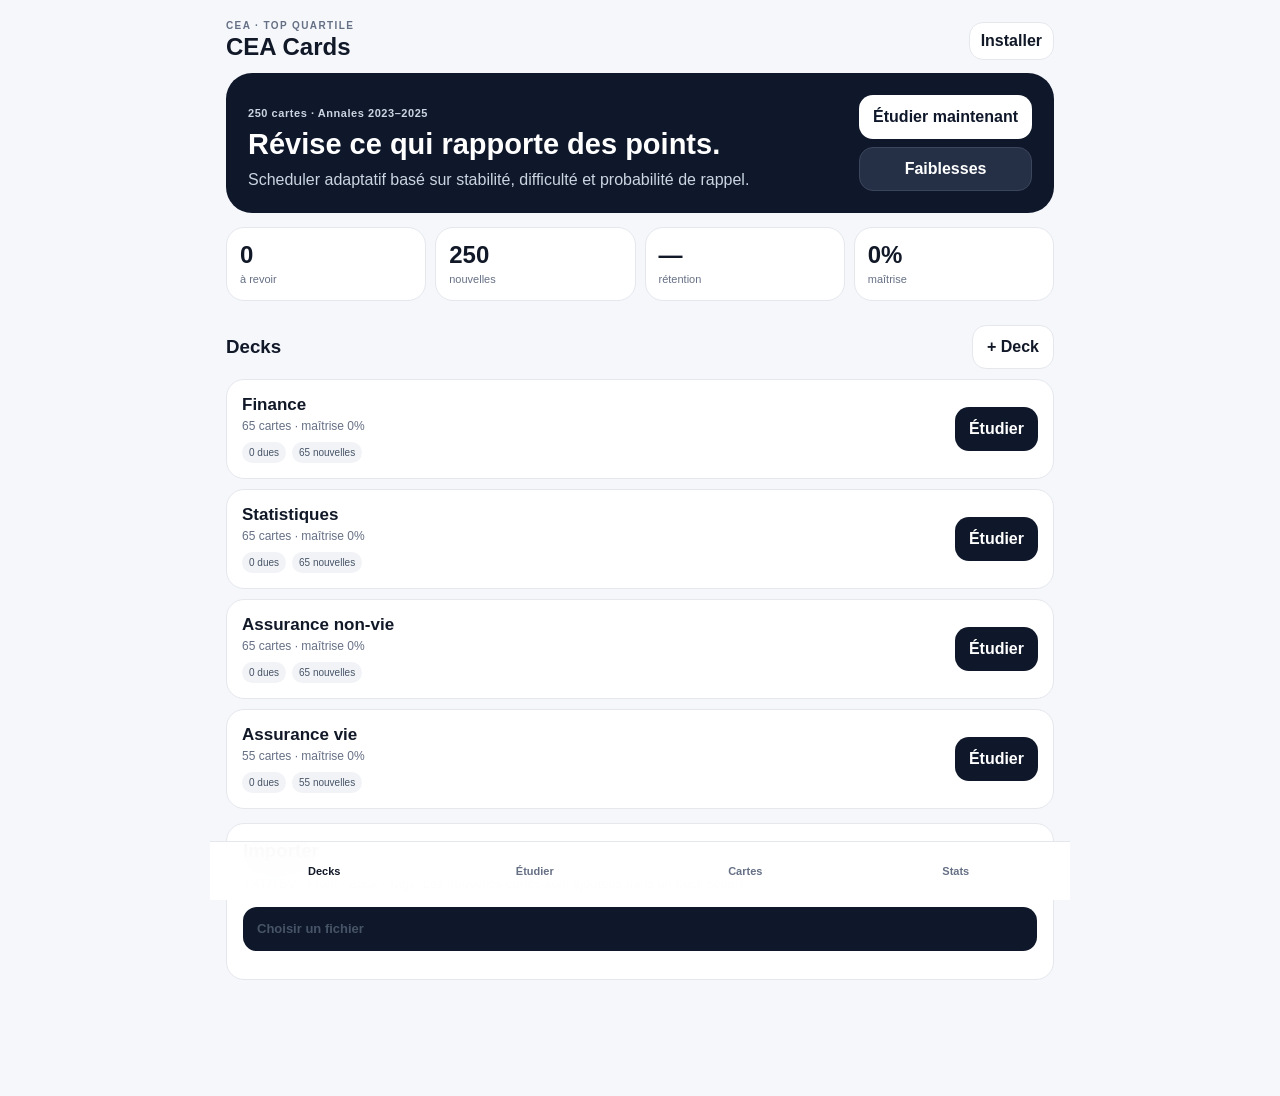
==== index.html @ 71cf3c10 "Add files via upload" ====
<!doctype html>
<html lang="fr">
<head>
<meta charset="utf-8">
<meta name="viewport" content="width=device-width,initial-scale=1,viewport-fit=cover">
<meta name="theme-color" content="#0f172a">
<meta name="apple-mobile-web-app-capable" content="yes">
<meta name="apple-mobile-web-app-status-bar-style" content="default">
<meta name="apple-mobile-web-app-title" content="CEA Cards">
<link rel="manifest" href="manifest.webmanifest">
<link rel="apple-touch-icon" href="icon-192.png">
<link rel="stylesheet" href="styles.css">
<title>CEA Cards</title>
</head>
<body>
<div id="app">
<header class="topbar">
  <div><div class="eyebrow">CEA · TOP QUARTILE</div><h1>CEA Cards</h1></div>
  <button id="installBtn" class="ghost small" type="button">Installer</button>
</header>

<main>
<section id="view-decks" class="view active">
  <div class="hero">
    <div>
      <span class="hero-kicker">250 cartes · Annales 2023–2025</span>
      <h2>Révise ce qui rapporte des points.</h2>
      <p>Scheduler adaptatif basé sur stabilité, difficulté et probabilité de rappel.</p>
    </div>
    <div class="hero-actions">
      <button id="studyAllBtn" class="primary light" type="button">Étudier maintenant</button>
      <button id="weakBtn" class="secondary-dark" type="button">Faiblesses</button>
    </div>
  </div>

  <div class="metric-grid">
    <div class="metric"><span id="dueCount">0</span><small>à revoir</small></div>
    <div class="metric"><span id="newCount">0</span><small>nouvelles</small></div>
    <div class="metric"><span id="retentionMini">—</span><small>rétention</small></div>
    <div class="metric"><span id="masteryMini">—</span><small>maîtrise</small></div>
  </div>

  <div class="section-head"><h3>Decks</h3><button id="newDeckBtn" class="ghost" type="button">+ Deck</button></div>
  <div id="deckList" class="deck-list"></div>

  <div class="panel">
    <h3>Importer</h3>
    <p class="muted">TXT/TSV : Front · Back · Tags. Les nouvelles cartes sont ajoutées dans un deck séparé.</p>
    <label class="file-button">Choisir un fichier<input id="tsvImport" type="file" accept=".txt,.tsv,text/plain,text/tab-separated-values"></label>
  </div>
</section>

<section id="view-study" class="view">
  <div class="study-head">
    <button id="studyBack" class="ghost" type="button">← Decks</button>
    <div id="studyProgress" class="progress-label">0 / 0</div>
    <button id="undoBtn" class="ghost" type="button">Annuler</button>
  </div>
  <div id="studyEmpty" class="empty hidden">
    <h2>Session terminée</h2><p>Aucune autre carte dans cette session.</p>
    <button id="studyEmptyBack" class="primary" type="button">Retour</button>
  </div>
  <div id="studyArea">
    <div class="study-meta"><span id="studyDeckName"></span><span id="studyState"></span></div>
    <div class="retrieval"><span>Rappel estimé</span><b id="retrievability">—</b></div>
    <article id="flashcard" class="flashcard" tabindex="0">
      <div id="cardFront" class="card-face"></div>
      <div id="cardBack" class="card-face answer hidden"></div>
    </article>
    <button id="showAnswerBtn" class="primary wide" type="button">Afficher la réponse</button>
    <div id="gradeRow" class="grade-row hidden">
      <button class="grade again" data-grade="1" type="button"><b>Again</b><span id="i1">1m</span></button>
      <button class="grade hard" data-grade="2" type="button"><b>Hard</b><span id="i2">—</span></button>
      <button class="grade good" data-grade="3" type="button"><b>Good</b><span id="i3">—</span></button>
      <button class="grade easy" data-grade="4" type="button"><b>Easy</b><span id="i4">—</span></button>
    </div>
    <div class="keyboard-hint">Espace = réponse · 1/2/3/4 = Again/Hard/Good/Easy</div>
  </div>
</section>

<section id="view-browse" class="view">
  <div class="section-head"><h2>Cartes</h2><button id="addCardBtn" class="primary" type="button">+ Carte</button></div>
  <div class="filters">
    <input id="searchCards" class="search" type="search" placeholder="Rechercher…">
    <select id="deckFilter" class="select"><option value="">Tous les decks</option></select>
  </div>
  <div id="cardList" class="card-list"></div>
</section>

<section id="view-stats" class="view">
  <h2>Statistiques</h2>
  <div class="metric-grid stats">
    <div class="metric"><span id="studiedToday">0</span><small>aujourd'hui</small></div>
    <div class="metric"><span id="retention">—</span><small>rétention</small></div>
    <div class="metric"><span id="streak">0</span><small>série</small></div>
    <div class="metric"><span id="mastery">—</span><small>maîtrise</small></div>
  </div>
  <div class="panel">
    <h3>Maîtrise par deck</h3>
    <div id="deckMastery" class="bars"></div>
  </div>
  <div class="panel">
    <h3>Intervalles</h3>
    <div id="intervalBars" class="bars"></div>
  </div>
  <div class="panel">
    <h3>Scheduler</h3>
    <label>Rétention cible
      <select id="targetRetention">
        <option value="0.85">85 % · moins de révisions</option>
        <option value="0.90">90 % · recommandé</option>
        <option value="0.92">92 %</option>
        <option value="0.95">95 % · intensif concours</option>
      </select>
    </label>
    <label>Nouvelles cartes / jour<input id="newLimit" type="number" min="0" max="250"></label>
    <label>Révisions / jour<input id="reviewLimit" type="number" min="0" max="9999"></label>
    <button id="saveSettings" class="primary" type="button">Enregistrer</button>
  </div>
  <div class="panel">
    <h3>Sauvegarde</h3>
    <div class="row">
      <button id="exportBtn" class="ghost" type="button">Exporter JSON</button>
      <label class="file-button compact">Restaurer JSON<input id="restoreInput" type="file" accept=".json,application/json"></label>
    </div>
  </div>
</section>
</main>

<nav class="bottom-nav">
  <button class="nav-btn active" data-view="decks" type="button">Decks</button>
  <button class="nav-btn" data-view="study" type="button">Étudier</button>
  <button class="nav-btn" data-view="browse" type="button">Cartes</button>
  <button class="nav-btn" data-view="stats" type="button">Stats</button>
</nav>
</div>

<dialog id="cardDialog">
<form method="dialog" id="cardForm">
<h3 id="cardDialogTitle">Nouvelle carte</h3>
<input id="editCardId" type="hidden">
<label>Deck<select id="cardDeck"></select></label>
<label>Recto<textarea id="frontInput" rows="4" required></textarea></label>
<label>Verso<textarea id="backInput" rows="5" required></textarea></label>
<label>Tags<input id="tagsInput" type="text"></label>
<div class="dialog-actions">
<button id="deleteCardBtn" class="danger hidden" type="button">Supprimer</button>
<button class="ghost" value="cancel">Annuler</button>
<button id="saveCardBtn" class="primary" value="default">Enregistrer</button>
</div>
</form>
</dialog>

<dialog id="deckDialog"><form method="dialog" id="deckForm">
<h3>Nouveau deck</h3><label>Nom<input id="deckNameInput" required></label>
<div class="dialog-actions"><button class="ghost" value="cancel">Annuler</button><button class="primary" value="default">Créer</button></div>
</form></dialog>

<dialog id="installDialog"><div class="dialog-body">
<h3>Installer sur iPhone</h3>
<ol><li>Héberge ce dossier sur GitHub Pages ou un autre hébergeur HTTPS.</li><li>Ouvre l'adresse dans Safari.</li><li>Partager → <b>Sur l'écran d'accueil</b>.</li><li>Ouvre CEA Cards comme une app.</li></ol>
<button id="closeInstall" class="primary wide" type="button">OK</button>
</div></dialog>

<script src="starter_cards.js"></script>
<script src="app.js"></script>
</body>
</html>
---- styles.css ----
:root{--bg:#f5f7fb;--surface:#fff;--text:#111827;--muted:#667085;--line:#e4e7ec;--dark:#0f172a;--accent:#111827;--again:#feeceb;--hard:#fff3d6;--good:#e7f6ec;--easy:#eaf0ff}
*{box-sizing:border-box}html{background:var(--bg)}body{margin:0;background:var(--bg);color:var(--text);font-family:-apple-system,BlinkMacSystemFont,"SF Pro Text","Segoe UI",sans-serif}button,input,textarea,select{font:inherit}button{cursor:pointer}#app{max-width:860px;margin:auto;min-height:100dvh;padding-bottom:88px}.topbar{position:sticky;top:0;z-index:10;display:flex;justify-content:space-between;align-items:center;padding:20px 16px 12px;background:rgba(245,247,251,.92);backdrop-filter:blur(18px)}.topbar h1{margin:2px 0 0;font-size:24px}.eyebrow{font-size:10px;letter-spacing:.14em;font-weight:800;color:var(--muted)}main{padding:0 16px 28px}.view{display:none}.view.active{display:block}
.hero{background:var(--dark);color:#fff;border-radius:26px;padding:22px;display:grid;grid-template-columns:1fr auto;gap:20px;align-items:end}.hero-kicker{font-size:11px;font-weight:800;color:#cbd5e1;letter-spacing:.05em}.hero h2{font-size:29px;line-height:1.08;margin:8px 0}.hero p{margin:0;color:#cbd5e1;line-height:1.45}.hero-actions{display:grid;gap:8px;min-width:170px}.primary,.ghost,.secondary-dark,.danger,.file-button{border:0;border-radius:14px;min-height:44px;padding:11px 14px;font-weight:750}.primary{background:var(--dark);color:white}.light{background:white;color:var(--dark)}.secondary-dark{background:#253047;color:white;border:1px solid #3b465c}.ghost{background:var(--surface);border:1px solid var(--line);color:var(--text)}.danger{background:#fee2e2;color:#991b1b}.small{min-height:38px;padding:8px 11px}.wide{width:100%}
.metric-grid{display:grid;grid-template-columns:repeat(4,1fr);gap:9px;margin:14px 0 24px}.metric{background:var(--surface);border:1px solid var(--line);border-radius:18px;padding:13px;min-width:0}.metric span{font-size:24px;font-weight:850;display:block}.metric small{font-size:11px;color:var(--muted)}.section-head{display:flex;justify-content:space-between;align-items:center;gap:10px;margin:18px 0 10px}.section-head h2,.section-head h3{margin:0}.deck-list,.card-list{display:grid;gap:10px}.deck{background:var(--surface);border:1px solid var(--line);border-radius:18px;padding:15px;display:grid;grid-template-columns:1fr auto;gap:12px;align-items:center}.deck h4{margin:0 0 4px;font-size:17px}.deck p{margin:0;color:var(--muted);font-size:12px}.counts{display:flex;gap:6px;flex-wrap:wrap;margin-top:9px}.pill{font-size:10px;padding:5px 7px;border-radius:999px;background:#f1f3f6;color:#475467}.panel{background:var(--surface);border:1px solid var(--line);border-radius:18px;padding:16px;margin-top:14px}.panel h3{margin:0 0 8px}.muted{color:var(--muted);font-size:13px;line-height:1.45}.file-button{display:inline-flex;align-items:center;background:var(--dark);color:white}.file-button input{display:none}.compact{padding:10px 12px}
.study-head{display:flex;justify-content:space-between;align-items:center;gap:10px;margin-bottom:8px}.progress-label{font-size:13px;color:var(--muted);font-weight:700}.study-meta{display:flex;justify-content:space-between;font-size:11px;color:var(--muted);margin:7px 2px}.retrieval{display:flex;justify-content:flex-end;gap:7px;align-items:center;font-size:11px;color:var(--muted);margin-bottom:8px}.retrieval b{color:var(--text)}.flashcard{background:var(--surface);border:1px solid var(--line);border-radius:25px;min-height:325px;padding:25px 21px;display:flex;flex-direction:column;justify-content:center;box-shadow:0 12px 38px rgba(16,24,40,.05);outline:none}.flashcard:focus{box-shadow:0 0 0 3px rgba(15,23,42,.12)}.card-face{font-size:21px;line-height:1.48;overflow-wrap:anywhere}.answer{border-top:1px solid var(--line);padding-top:21px;margin-top:21px}.hidden{display:none!important}#showAnswerBtn{margin-top:12px}.grade-row{display:grid;grid-template-columns:repeat(4,1fr);gap:7px;margin-top:11px}.grade{border:0;border-radius:14px;min-height:61px;padding:9px 4px;color:#111827}.grade b,.grade span{display:block}.grade span{font-size:10px;color:#475467;margin-top:4px}.again{background:var(--again)}.hard{background:var(--hard)}.good{background:var(--good)}.easy{background:var(--easy)}.keyboard-hint{text-align:center;color:#98a2b3;font-size:10px;margin-top:10px}.empty{text-align:center;padding:65px 15px}.empty p{color:var(--muted)}
.filters{display:grid;grid-template-columns:1fr 220px;gap:8px}.search,.select,.panel input,.panel select,dialog input,dialog textarea,dialog select{width:100%;background:var(--surface);color:var(--text);border:1px solid var(--line);border-radius:13px;padding:12px;font-size:16px}.card-row{display:block;width:100%;text-align:left;background:var(--surface);border:1px solid var(--line);border-radius:16px;padding:13px;color:var(--text)}.card-row h4{margin:0 0 5px;font-size:14px}.card-row p{margin:0;color:var(--muted);font-size:12px;line-height:1.4}.card-row .meta{font-size:10px;color:#98a2b3;margin-top:8px}.bars{display:grid;gap:9px}.bar-row{display:grid;grid-template-columns:100px 1fr 43px;gap:8px;align-items:center;font-size:11px;color:var(--muted)}.bar-track{height:9px;background:#eef1f5;border-radius:999px;overflow:hidden}.bar-fill{height:100%;background:var(--dark);border-radius:999px}.panel label{display:grid;gap:5px;margin:12px 0;font-size:13px;color:#475467}.row{display:flex;flex-wrap:wrap;gap:8px}
.bottom-nav{position:fixed;z-index:20;bottom:0;left:50%;transform:translateX(-50%);width:100%;max-width:860px;display:grid;grid-template-columns:repeat(4,1fr);padding:7px 9px calc(7px + env(safe-area-inset-bottom));background:rgba(255,255,255,.95);backdrop-filter:blur(18px);border-top:1px solid var(--line)}.nav-btn{border:0;background:transparent;color:var(--muted);font-size:11px;font-weight:800;min-height:44px}.nav-btn.active{color:var(--text)}
dialog{border:0;border-radius:22px;width:min(92vw,560px);padding:0;box-shadow:0 28px 75px rgba(0,0,0,.25);background:var(--surface);color:var(--text)}dialog::backdrop{background:rgba(15,23,42,.5)}dialog form,.dialog-body{padding:20px}dialog h3{margin-top:0}dialog label{display:grid;gap:5px;margin:12px 0;font-size:13px}.dialog-actions{display:flex;flex-wrap:wrap;justify-content:flex-end;gap:8px;margin-top:17px}ol{padding-left:21px;line-height:1.65}
@media(max-width:560px){.hero{grid-template-columns:1fr}.hero-actions{grid-template-columns:1fr 1fr}.metric-grid{grid-template-columns:repeat(2,1fr)}.filters{grid-template-columns:1fr}.flashcard{min-height:300px}.grade-row{gap:5px}.grade{font-size:12px}.bar-row{grid-template-columns:82px 1fr 36px}}
@media(prefers-color-scheme:dark){:root{--bg:#090e16;--surface:#111827;--text:#f8fafc;--muted:#9ca3af;--line:#263244;--dark:#e5e7eb}.topbar{background:rgba(9,14,22,.92)}.primary{background:#f8fafc;color:#111827}.hero{background:#111827}.ghost{background:#111827}.pill{background:#202a3a;color:#cbd5e1}.bottom-nav{background:rgba(17,24,39,.96)}.bar-track{background:#273244}.bar-fill{background:#f1f5f9}.retrieval b{color:#fff}}
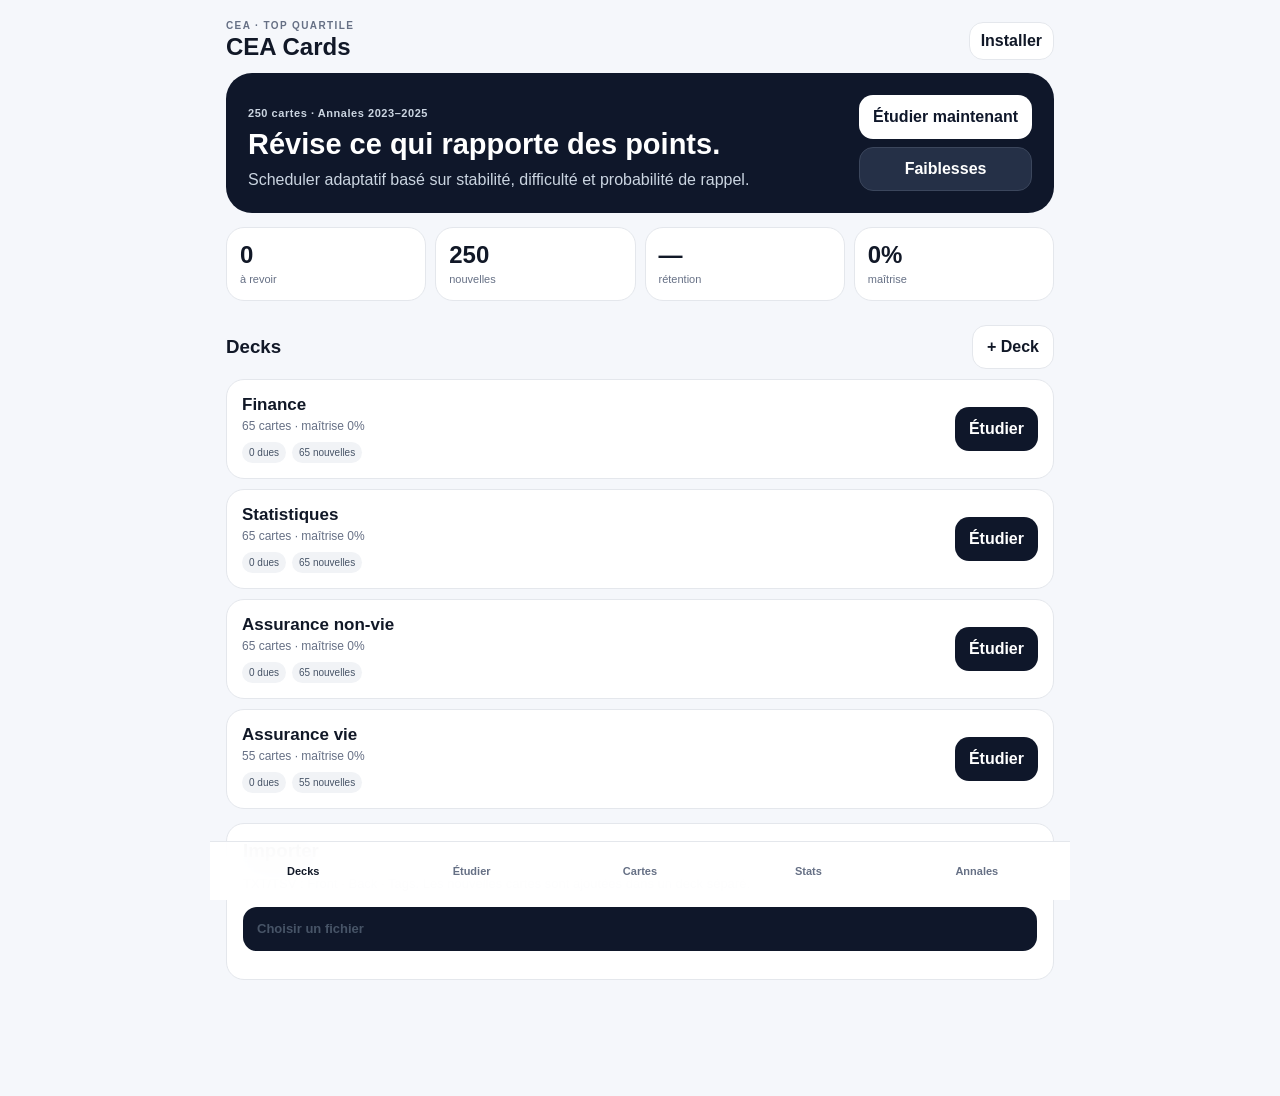
==== commit 04417e1e: "Add files via upload" ====
--- a/index.html
+++ b/index.html
@@ -125,6 +125,97 @@
     </div>
   </div>
 </section>
+
+<section id="view-annales" class="view">
+  <div class="section-head">
+    <div>
+      <div class="eyebrow">MODE EXAMEN · SOURCES OFFICIELLES IRM</div>
+      <h2>Annales CEA</h2>
+    </div>
+  </div>
+
+  <div id="annalesHome">
+    <div class="panel exam-intro">
+      <h3>Simulation dans les conditions du concours</h3>
+      <p class="muted">Sujet officiel IRM, feuille-réponse dans l'app, compte à rebours de 3 heures, marquage des questions et sauvegarde automatique.</p>
+      <p class="muted"><b>Rigueur :</b> l'IRM indique que les corrigés ne sont pas fournis. L'app ne présente donc aucune clé comme « officielle » si elle ne l'est pas.</p>
+    </div>
+    <div id="examYearList" class="exam-year-list"></div>
+
+    <div class="panel">
+      <h3>Historique des tentatives</h3>
+      <div id="attemptHistory" class="attempt-history"></div>
+    </div>
+  </div>
+
+  <div id="examRunner" class="hidden">
+    <div class="exam-runner-head">
+      <button id="examExitBtn" class="ghost" type="button">← Annales</button>
+      <div>
+        <div id="examYearTitle" class="exam-title"></div>
+        <div id="examTimer" class="exam-timer">03:00:00</div>
+      </div>
+      <button id="examSubmitBtn" class="primary" type="button">Terminer</button>
+    </div>
+
+    <div class="exam-source-panel">
+      <div>
+        <b>Sujet officiel</b>
+        <div class="muted" id="examSourceNote"></div>
+      </div>
+      <a id="officialPdfLink" class="primary pdf-link" target="_blank" rel="noopener">Ouvrir le PDF officiel</a>
+    </div>
+
+    <div class="exam-progress-wrap">
+      <div class="exam-progress-bar"><div id="examProgressFill"></div></div>
+      <div id="examProgressText" class="muted"></div>
+    </div>
+
+    <div class="exam-toolbar">
+      <button id="prevExamQuestion" class="ghost" type="button">← Précédente</button>
+      <select id="examSectionSelect" class="select compact-select">
+        <option value="all">Toutes les matières</option>
+        <option value="finance">Finance</option>
+        <option value="stats">Statistiques</option>
+        <option value="nonvie">Non-vie</option>
+        <option value="vie">Vie</option>
+      </select>
+      <button id="flagQuestionBtn" class="ghost" type="button">⚐ Marquer</button>
+      <button id="nextExamQuestion" class="ghost" type="button">Suivante →</button>
+    </div>
+
+    <div class="exam-question-card">
+      <div class="exam-q-top">
+        <span id="examQuestionNumber">Question 1 / 56</span>
+        <span id="examQuestionSection" class="pill">Finance</span>
+      </div>
+      <p class="exam-instruction">Lis la question correspondante dans le sujet officiel, puis saisis ta réponse ici.</p>
+
+      <div class="exam-answer-choices">
+        <label><input type="radio" name="examAnswer" value="A"><span>A</span></label>
+        <label><input type="radio" name="examAnswer" value="B"><span>B</span></label>
+        <label><input type="radio" name="examAnswer" value="C"><span>C</span></label>
+        <label><input type="radio" name="examAnswer" value="D"><span>D</span></label>
+        <label><input type="radio" name="examAnswer" value="E"><span>E</span></label>
+      </div>
+      <button id="clearExamAnswer" class="ghost small" type="button">Effacer la réponse</button>
+    </div>
+
+    <div class="exam-grid-wrap">
+      <div class="exam-grid-label">Feuille-réponse</div>
+      <div id="examQuestionGrid" class="exam-question-grid"></div>
+    </div>
+  </div>
+
+  <dialog id="examResultDialog">
+    <div class="dialog-body">
+      <h3>Résultat de la tentative</h3>
+      <div id="examResultBody"></div>
+      <button id="closeExamResult" class="primary wide" type="button">Fermer</button>
+    </div>
+  </dialog>
+</section>
+
 </main>
 
 <nav class="bottom-nav">
@@ -132,6 +223,7 @@
   <button class="nav-btn" data-view="study" type="button">Étudier</button>
   <button class="nav-btn" data-view="browse" type="button">Cartes</button>
   <button class="nav-btn" data-view="stats" type="button">Stats</button>
+      <button class="nav-btn" data-view="annales" type="button">Annales</button>
 </nav>
 </div>
 
--- a/styles.css
+++ b/styles.css
@@ -5,7 +5,24 @@
 .metric-grid{display:grid;grid-template-columns:repeat(4,1fr);gap:9px;margin:14px 0 24px}.metric{background:var(--surface);border:1px solid var(--line);border-radius:18px;padding:13px;min-width:0}.metric span{font-size:24px;font-weight:850;display:block}.metric small{font-size:11px;color:var(--muted)}.section-head{display:flex;justify-content:space-between;align-items:center;gap:10px;margin:18px 0 10px}.section-head h2,.section-head h3{margin:0}.deck-list,.card-list{display:grid;gap:10px}.deck{background:var(--surface);border:1px solid var(--line);border-radius:18px;padding:15px;display:grid;grid-template-columns:1fr auto;gap:12px;align-items:center}.deck h4{margin:0 0 4px;font-size:17px}.deck p{margin:0;color:var(--muted);font-size:12px}.counts{display:flex;gap:6px;flex-wrap:wrap;margin-top:9px}.pill{font-size:10px;padding:5px 7px;border-radius:999px;background:#f1f3f6;color:#475467}.panel{background:var(--surface);border:1px solid var(--line);border-radius:18px;padding:16px;margin-top:14px}.panel h3{margin:0 0 8px}.muted{color:var(--muted);font-size:13px;line-height:1.45}.file-button{display:inline-flex;align-items:center;background:var(--dark);color:white}.file-button input{display:none}.compact{padding:10px 12px}
 .study-head{display:flex;justify-content:space-between;align-items:center;gap:10px;margin-bottom:8px}.progress-label{font-size:13px;color:var(--muted);font-weight:700}.study-meta{display:flex;justify-content:space-between;font-size:11px;color:var(--muted);margin:7px 2px}.retrieval{display:flex;justify-content:flex-end;gap:7px;align-items:center;font-size:11px;color:var(--muted);margin-bottom:8px}.retrieval b{color:var(--text)}.flashcard{background:var(--surface);border:1px solid var(--line);border-radius:25px;min-height:325px;padding:25px 21px;display:flex;flex-direction:column;justify-content:center;box-shadow:0 12px 38px rgba(16,24,40,.05);outline:none}.flashcard:focus{box-shadow:0 0 0 3px rgba(15,23,42,.12)}.card-face{font-size:21px;line-height:1.48;overflow-wrap:anywhere}.answer{border-top:1px solid var(--line);padding-top:21px;margin-top:21px}.hidden{display:none!important}#showAnswerBtn{margin-top:12px}.grade-row{display:grid;grid-template-columns:repeat(4,1fr);gap:7px;margin-top:11px}.grade{border:0;border-radius:14px;min-height:61px;padding:9px 4px;color:#111827}.grade b,.grade span{display:block}.grade span{font-size:10px;color:#475467;margin-top:4px}.again{background:var(--again)}.hard{background:var(--hard)}.good{background:var(--good)}.easy{background:var(--easy)}.keyboard-hint{text-align:center;color:#98a2b3;font-size:10px;margin-top:10px}.empty{text-align:center;padding:65px 15px}.empty p{color:var(--muted)}
 .filters{display:grid;grid-template-columns:1fr 220px;gap:8px}.search,.select,.panel input,.panel select,dialog input,dialog textarea,dialog select{width:100%;background:var(--surface);color:var(--text);border:1px solid var(--line);border-radius:13px;padding:12px;font-size:16px}.card-row{display:block;width:100%;text-align:left;background:var(--surface);border:1px solid var(--line);border-radius:16px;padding:13px;color:var(--text)}.card-row h4{margin:0 0 5px;font-size:14px}.card-row p{margin:0;color:var(--muted);font-size:12px;line-height:1.4}.card-row .meta{font-size:10px;color:#98a2b3;margin-top:8px}.bars{display:grid;gap:9px}.bar-row{display:grid;grid-template-columns:100px 1fr 43px;gap:8px;align-items:center;font-size:11px;color:var(--muted)}.bar-track{height:9px;background:#eef1f5;border-radius:999px;overflow:hidden}.bar-fill{height:100%;background:var(--dark);border-radius:999px}.panel label{display:grid;gap:5px;margin:12px 0;font-size:13px;color:#475467}.row{display:flex;flex-wrap:wrap;gap:8px}
-.bottom-nav{position:fixed;z-index:20;bottom:0;left:50%;transform:translateX(-50%);width:100%;max-width:860px;display:grid;grid-template-columns:repeat(4,1fr);padding:7px 9px calc(7px + env(safe-area-inset-bottom));background:rgba(255,255,255,.95);backdrop-filter:blur(18px);border-top:1px solid var(--line)}.nav-btn{border:0;background:transparent;color:var(--muted);font-size:11px;font-weight:800;min-height:44px}.nav-btn.active{color:var(--text)}
+.bottom-nav{position:fixed;z-index:20;bottom:0;left:50%;transform:translateX(-50%);width:100%;max-width:860px;display:grid;grid-template-columns:repeat(5,1fr);padding:7px 9px calc(7px + env(safe-area-inset-bottom));background:rgba(255,255,255,.95);backdrop-filter:blur(18px);border-top:1px solid var(--line)}.nav-btn{border:0;background:transparent;color:var(--muted);font-size:11px;font-weight:800;min-height:44px}.nav-btn.active{color:var(--text)}
 dialog{border:0;border-radius:22px;width:min(92vw,560px);padding:0;box-shadow:0 28px 75px rgba(0,0,0,.25);background:var(--surface);color:var(--text)}dialog::backdrop{background:rgba(15,23,42,.5)}dialog form,.dialog-body{padding:20px}dialog h3{margin-top:0}dialog label{display:grid;gap:5px;margin:12px 0;font-size:13px}.dialog-actions{display:flex;flex-wrap:wrap;justify-content:flex-end;gap:8px;margin-top:17px}ol{padding-left:21px;line-height:1.65}
 @media(max-width:560px){.hero{grid-template-columns:1fr}.hero-actions{grid-template-columns:1fr 1fr}.metric-grid{grid-template-columns:repeat(2,1fr)}.filters{grid-template-columns:1fr}.flashcard{min-height:300px}.grade-row{gap:5px}.grade{font-size:12px}.bar-row{grid-template-columns:82px 1fr 36px}}
 @media(prefers-color-scheme:dark){:root{--bg:#090e16;--surface:#111827;--text:#f8fafc;--muted:#9ca3af;--line:#263244;--dark:#e5e7eb}.topbar{background:rgba(9,14,22,.92)}.primary{background:#f8fafc;color:#111827}.hero{background:#111827}.ghost{background:#111827}.pill{background:#202a3a;color:#cbd5e1}.bottom-nav{background:rgba(17,24,39,.96)}.bar-track{background:#273244}.bar-fill{background:#f1f5f9}.retrieval b{color:#fff}}
+
+/* Annales */
+.exam-year-list{display:grid;gap:10px;margin-top:14px}
+.exam-year-card{background:var(--surface);border:1px solid var(--line);border-radius:18px;padding:16px;display:grid;grid-template-columns:1fr auto;gap:12px;align-items:center}
+.exam-year-card h3{margin:0 0 5px}.exam-year-card p{margin:0;color:var(--muted);font-size:12px;line-height:1.45}.exam-year-meta{display:flex;gap:7px;flex-wrap:wrap;margin-top:9px}
+.exam-intro{border-left:4px solid var(--text)}
+.attempt-history{display:grid;gap:8px}.attempt-row{border-top:1px solid var(--line);padding-top:9px;display:grid;grid-template-columns:1fr auto;gap:8px;font-size:12px}.attempt-row:first-child{border-top:0}
+.exam-runner-head{display:grid;grid-template-columns:auto 1fr auto;align-items:center;gap:12px;margin-bottom:12px}.exam-runner-head>div{text-align:center}.exam-title{font-weight:850}.exam-timer{font-variant-numeric:tabular-nums;font-size:23px;font-weight:900;margin-top:2px}
+.exam-source-panel{background:var(--surface);border:1px solid var(--line);border-radius:17px;padding:13px;display:flex;align-items:center;justify-content:space-between;gap:12px}.pdf-link{text-decoration:none;display:inline-flex;align-items:center;justify-content:center}
+.exam-progress-wrap{margin:15px 0}.exam-progress-bar{height:8px;background:#e9edf3;border-radius:99px;overflow:hidden}.exam-progress-bar>div{height:100%;width:0;background:var(--text);border-radius:99px;transition:width .2s ease}.exam-progress-wrap .muted{text-align:right;margin-top:5px;font-size:11px}
+.exam-toolbar{display:grid;grid-template-columns:auto 1fr auto auto;gap:7px;align-items:center;margin:12px 0}.compact-select{min-width:0}
+.exam-question-card{background:var(--surface);border:1px solid var(--line);border-radius:22px;padding:18px;margin-top:10px}.exam-q-top{display:flex;align-items:center;justify-content:space-between;gap:10px;font-weight:800}.exam-instruction{font-size:14px;color:var(--muted);line-height:1.5;margin:18px 0}
+.exam-answer-choices{display:grid;grid-template-columns:repeat(5,1fr);gap:8px;margin:12px 0 16px}.exam-answer-choices label{cursor:pointer}.exam-answer-choices input{position:absolute;opacity:0;pointer-events:none}.exam-answer-choices span{display:flex;align-items:center;justify-content:center;min-height:56px;border:1px solid var(--line);border-radius:14px;font-size:18px;font-weight:850;background:var(--surface)}.exam-answer-choices input:checked+span{background:var(--text);color:var(--surface);border-color:var(--text)}
+.exam-grid-wrap{margin-top:18px}.exam-grid-label{font-size:12px;color:var(--muted);font-weight:750;margin-bottom:8px}.exam-question-grid{display:grid;grid-template-columns:repeat(14,1fr);gap:5px}.exam-q-btn{border:1px solid var(--line);background:var(--surface);color:var(--text);min-height:38px;border-radius:9px;font-size:11px;font-weight:700;position:relative}.exam-q-btn.answered{background:#e8f7ee;border-color:#b8dfc4;color:#154c2b}.exam-q-btn.flagged::after{content:"";position:absolute;right:4px;top:4px;width:6px;height:6px;border-radius:50%;background:#d97706}.exam-q-btn.current{outline:2px solid var(--text);outline-offset:1px}
+.result-score-grid{display:grid;grid-template-columns:repeat(3,1fr);gap:8px;margin:13px 0}.result-score{border:1px solid var(--line);border-radius:14px;padding:12px;text-align:center}.result-score b{display:block;font-size:24px}.result-score span{font-size:11px;color:var(--muted)}
+.result-note{font-size:12px;line-height:1.5;color:var(--muted);background:#f7f8fa;border-radius:12px;padding:11px}.manual-key-box{margin-top:14px}.manual-key-box textarea{width:100%;min-height:90px;border:1px solid var(--line);border-radius:12px;padding:10px;font-size:13px}
+@media(max-width:600px){.exam-source-panel{display:grid}.pdf-link{width:100%}.exam-toolbar{grid-template-columns:1fr 1fr}.exam-answer-choices{gap:5px}.exam-answer-choices span{min-height:50px}.exam-question-grid{grid-template-columns:repeat(7,1fr)}}
